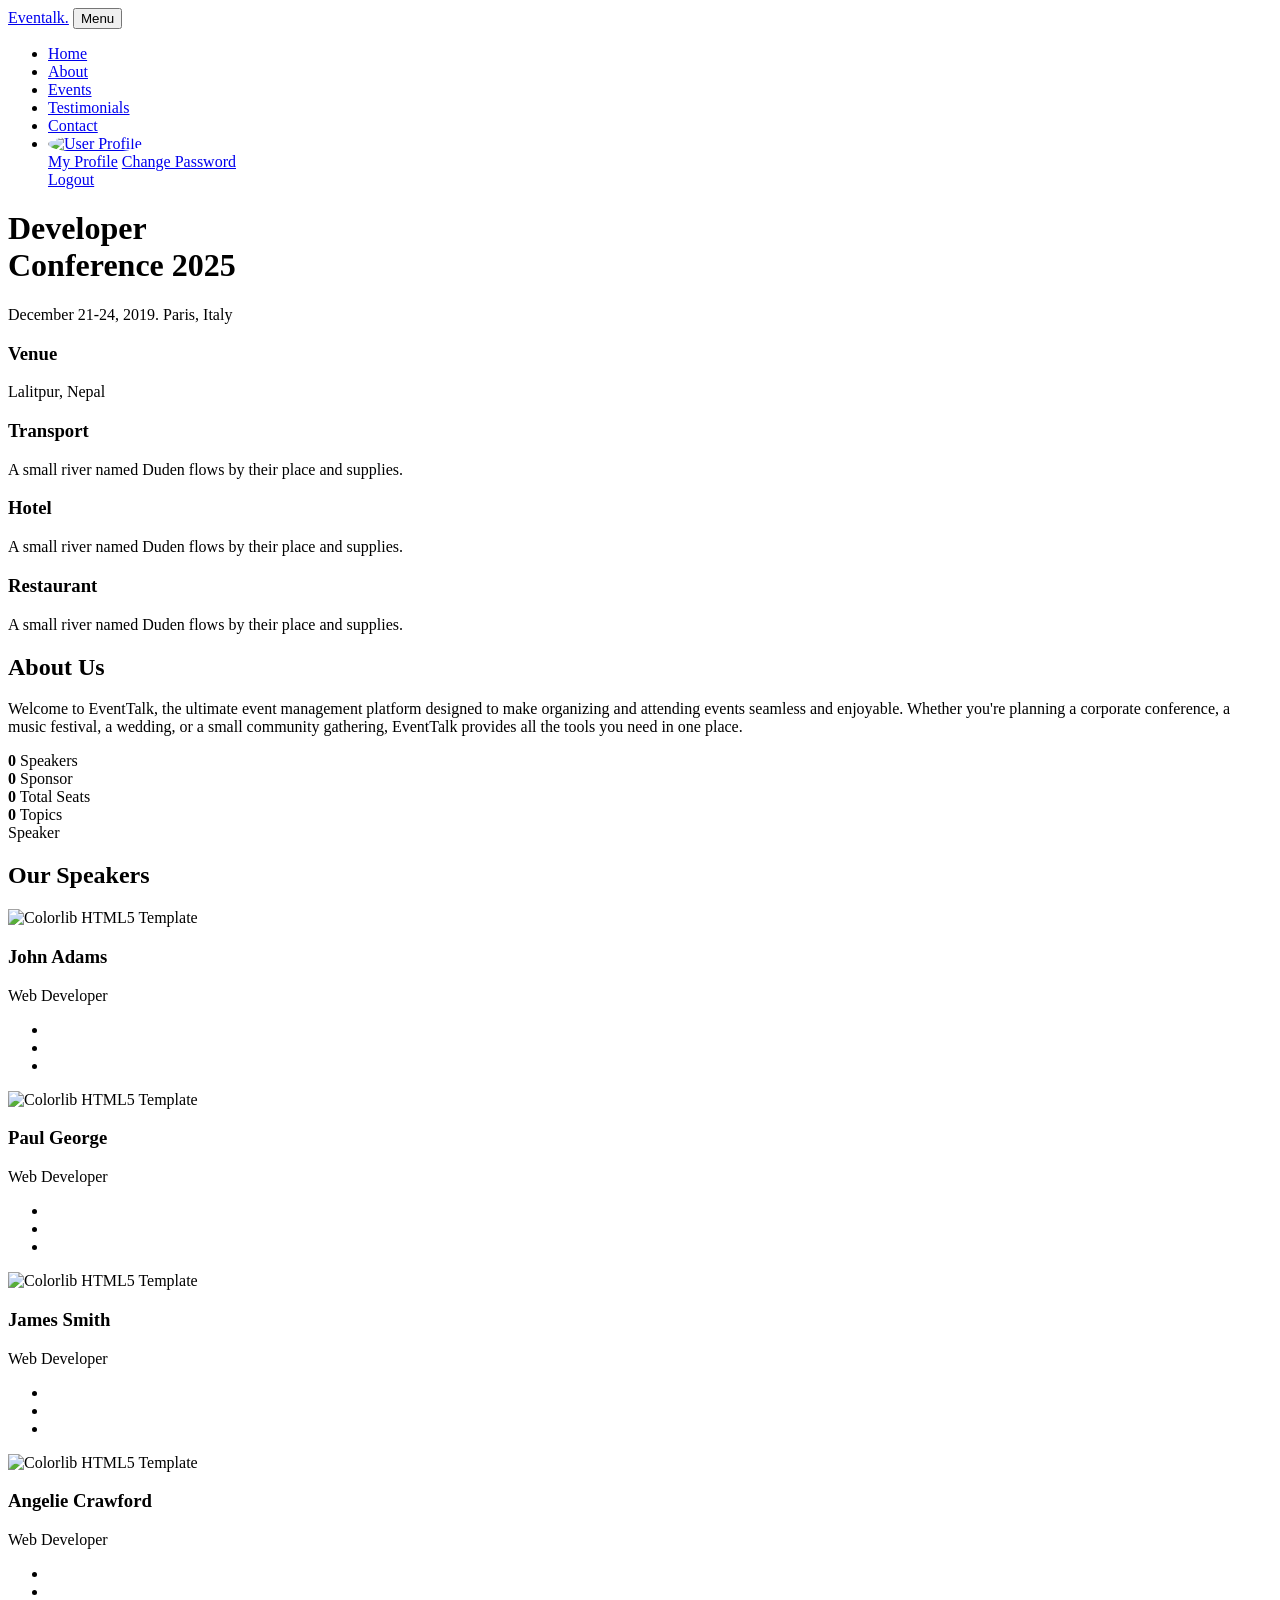
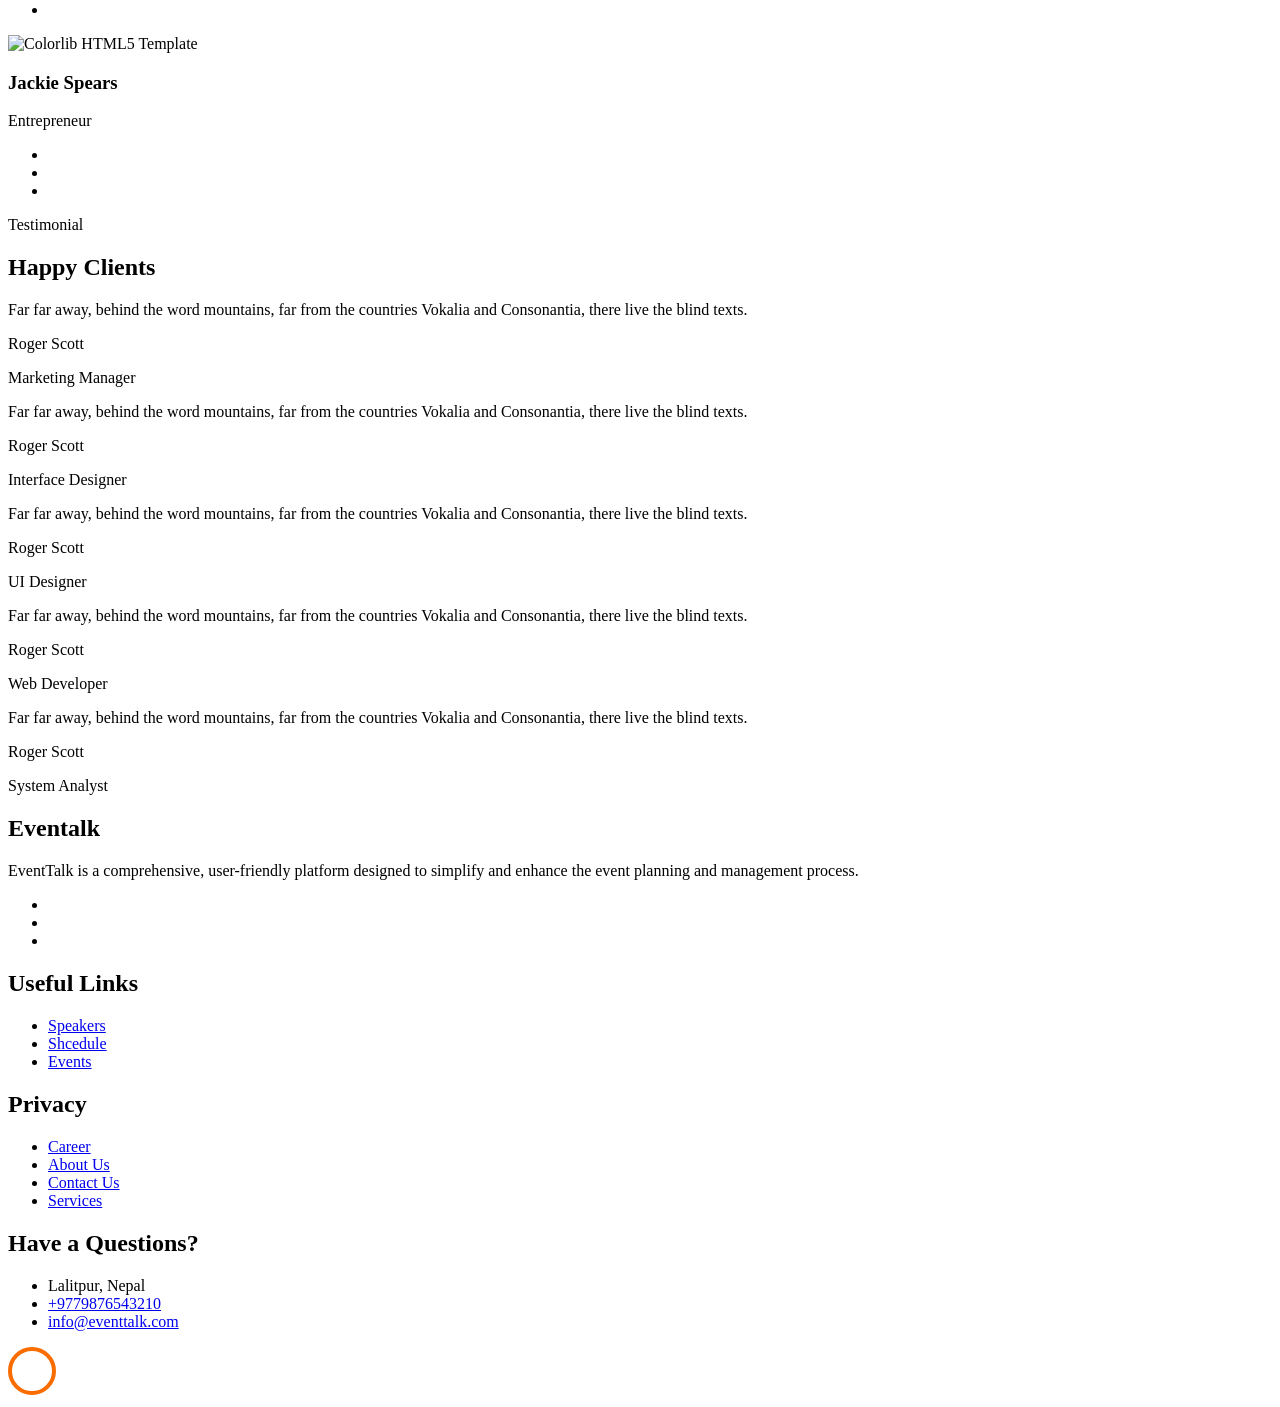
==== index.html @ 4d90157b "Home page created" ====
<!DOCTYPE html>
<html lang="en">

<head>
	<title>EventTalk</title>
	<meta charset="utf-8">
	<meta name="viewport" content="width=device-width, initial-scale=1, shrink-to-fit=no">

	<link href="https://fonts.googleapis.com/css?family=Work+Sans:100,200,300,400,500,600,700,800,900" rel="stylesheet">

	<link rel="stylesheet" href="css/open-iconic-bootstrap.min.css">
	<link rel="stylesheet" href="css/animate.css">

	<link rel="stylesheet" href="css/owl.carousel.min.css">
	<link rel="stylesheet" href="css/owl.theme.default.min.css">
	<link rel="stylesheet" href="css/magnific-popup.css">

	<link rel="stylesheet" href="css/aos.css">

	<link rel="stylesheet" href="css/ionicons.min.css">

	<link rel="stylesheet" href="css/bootstrap-datepicker.css">
	<link rel="stylesheet" href="css/jquery.timepicker.css">


	<link rel="stylesheet" href="css/flaticon.css">
	<link rel="stylesheet" href="css/icomoon.css">
	<link rel="stylesheet" href="css/style.css">
</head>

<body>

	<nav class="navbar navbar-expand-lg navbar-dark ftco_navbar bg-dark ftco-navbar-light" id="ftco-navbar">
		<div class="container">
			<a class="navbar-brand" href="index.html">Even<span>talk.</span></a>
			<button class="navbar-toggler" type="button" data-toggle="collapse" data-target="#ftco-nav"
				aria-controls="ftco-nav" aria-expanded="false" aria-label="Toggle navigation">
				<span class="oi oi-menu"></span> Menu
			</button>

			<div class="collapse navbar-collapse" id="ftco-nav">
				<ul class="navbar-nav ml-auto">
					<li class="nav-item"><a href="index.html" class="nav-link">Home</a></li>
					<li class="nav-item"><a href="about.html" class="nav-link">About</a></li>
					<li class="nav-item active"><a href="events.html" class="nav-link">Events</a></li>
					<li class="nav-item"><a href="speakers.html" class="nav-link">Testimonials</a></li>
					<li class="nav-item"><a href="contact.html" class="nav-link">Contact</a></li>
					<!-- User Profile Dropdown -->
					<li class="nav-item dropdown">
						<a href="#" class="nav-link dropdown-toggle" id="userDropdown" role="button"
							data-toggle="dropdown" aria-haspopup="true" aria-expanded="false">
							<img src="images/image_1.jpg" alt="User Profile" class="rounded-circle" width="35"
								height="35" style="object-fit: cover; border-radius: 50%;">
							<!-- Replace with the actual profile image -->
						</a>
						<div class="dropdown-menu dropdown-menu-right" aria-labelledby="userDropdown">
							<a class="dropdown-item" href="#">My Profile</a>
							<a class="dropdown-item" href="#">Change Password</a>
							<div class="dropdown-divider"></div>
							<a class="dropdown-item text-danger" href="#">Logout</a>
						</div>
					</li>
				</ul>
			</div>
		</div>
	</nav>
	<!-- END nav -->

	<div class="hero-wrap js-fullheight" style="background-image: url('images/bg_1.jpg');"
		data-stellar-background-ratio="0.5">
		<div class="overlay"></div>
		<div class="container">
			<div class="row no-gutters slider-text js-fullheight align-items-center justify-content-start"
				data-scrollax-parent="true">
				<div class="col-xl-10 ftco-animate" data-scrollax=" properties: { translateY: '70%' }">
					<h1 class="mb-4" data-scrollax="properties: { translateY: '30%', opacity: 1.6 }"> Developer
						<br><span>Conference 2025</span>
					</h1>
					<p class="mb-4" data-scrollax="properties: { translateY: '30%', opacity: 1.6 }">December 21-24,
						2019. Paris, Italy</p>
					<div id="timer" class="d-flex mb-3">
						<div class="time" id="days"></div>
						<div class="time pl-4" id="hours"></div>
						<div class="time pl-4" id="minutes"></div>
						<div class="time pl-4" id="seconds"></div>
					</div>
				</div>
			</div>
		</div>
	</div>

	<section class="ftco-section services-section bg-light">
		<div class="container">
			<div class="row d-flex">
				<div class="col-md-3 d-flex align-self-stretch ftco-animate">
					<div class="media block-6 services d-block">
						<div class="icon"><span class="flaticon-placeholder"></span></div>
						<div class="media-body">
							<h3 class="heading mb-3">Venue</h3>
							<p> Lalitpur, Nepal</p>
						</div>
					</div>
				</div>
				<div class="col-md-3 d-flex align-self-stretch ftco-animate">
					<div class="media block-6 services d-block">
						<div class="icon"><span class="flaticon-world"></span></div>
						<div class="media-body">
							<h3 class="heading mb-3">Transport</h3>
							<p>A small river named Duden flows by their place and supplies.</p>
						</div>
					</div>
				</div>
				<div class="col-md-3 d-flex align-self-stretch ftco-animate">
					<div class="media block-6 services d-block">
						<div class="icon"><span class="flaticon-hotel"></span></div>
						<div class="media-body">
							<h3 class="heading mb-3">Hotel</h3>
							<p>A small river named Duden flows by their place and supplies.</p>
						</div>
					</div>
				</div>
				<div class="col-md-3 d-flex align-self-stretch ftco-animate">
					<div class="media block-6 services d-block">
						<div class="icon"><span class="flaticon-cooking"></span></div>
						<div class="media-body">
							<h3 class="heading mb-3">Restaurant</h3>
							<p>A small river named Duden flows by their place and supplies.</p>
						</div>
					</div>
				</div>
			</div>
		</div>
	</section>

	<section class="ftco-counter img" id="section-counter">
		<div class="container">
			<div class="row d-flex">
				<div class="col-md-6 d-flex">
					<div class="img d-flex align-self-stretch" style="background-image:url(images/about.jpg);"></div>
				</div>
				<div class="col-md-6 pl-md-5 py-5">
					<div class="row justify-content-start pb-3">
						<div class="col-md-12 heading-section ftco-animate">
							<!-- <span class="subheading">About Us</span> -->
							<h2 class="mb-4"><span>About</span> Us</h2>
							<p>Welcome to EventTalk, the ultimate event management platform designed to make organizing
								and attending events seamless and enjoyable. Whether you're planning a corporate
								conference, a music festival, a wedding, or a small community gathering, EventTalk
								provides all the tools you need in one place.
							</p>
						</div>
					</div>
					<div class="row">
						<div class="col-md-6 justify-content-center counter-wrap ftco-animate">
							<div class="block-18 text-center py-4 bg-light mb-4">
								<div class="text">
									<div class="icon d-flex justify-content-center align-items-center">
										<span class="flaticon-guest"></span>
									</div>
									<strong class="number" data-number="30">0</strong>
									<span>Speakers</span>
								</div>
							</div>
						</div>
						<div class="col-md-6 justify-content-center counter-wrap ftco-animate">
							<div class="block-18 text-center py-4 bg-light mb-4">
								<div class="text">
									<div class="icon d-flex justify-content-center align-items-center">
										<span class="flaticon-handshake"></span>
									</div>
									<strong class="number" data-number="200">0</strong>
									<span>Sponsor</span>
								</div>
							</div>
						</div>
						<div class="col-md-6 justify-content-center counter-wrap ftco-animate">
							<div class="block-18 text-center py-4 bg-light mb-4">
								<div class="text">
									<div class="icon d-flex justify-content-center align-items-center">
										<span class="flaticon-chair"></span>
									</div>
									<strong class="number" data-number="2500">0</strong>
									<span>Total Seats</span>
								</div>
							</div>
						</div>
						<div class="col-md-6 justify-content-center counter-wrap ftco-animate">
							<div class="block-18 text-center py-4 bg-light mb-4">
								<div class="text">
									<div class="icon d-flex justify-content-center align-items-center">
										<span class="flaticon-idea"></span>
									</div>
									<strong class="number" data-number="40">0</strong>
									<span>Topics</span>
								</div>
							</div>
						</div>
					</div>
				</div>
			</div>
		</div>
	</section>

	<section class="ftco-section">
		<div class="container">
			<div class="row justify-content-center mb-5 pb-3">
				<div class="col-md-7 text-center heading-section ftco-animate">
					<span class="subheading">Speaker</span>
					<h2 class="mb-4"><span>Our</span> Speakers</h2>
				</div>
			</div>
			<div class="row">
				<div class="col-md-12 ftco-animate">
					<div class="carousel-testimony owl-carousel">
						<div class="item">
							<div class="speaker">
								<img src="images/speaker-1.jpg" class="img-fluid" alt="Colorlib HTML5 Template">
								<div class="text text-center py-3">
									<h3>John Adams</h3>
									<span class="position">Web Developer</span>
									<ul class="ftco-social mt-3">
										<li class="ftco-animate"><a href="#"><span class="icon-twitter"></span></a></li>
										<li class="ftco-animate"><a href="#"><span class="icon-facebook"></span></a>
										</li>
										<li class="ftco-animate"><a href="#"><span class="icon-instagram"></span></a>
										</li>
									</ul>
								</div>
							</div>
						</div>

						<div class="item">
							<div class="speaker">
								<img src="images/speaker-2.jpg" class="img-fluid" alt="Colorlib HTML5 Template">
								<div class="text text-center py-3">
									<h3>Paul George</h3>
									<span class="position">Web Developer</span>
									<ul class="ftco-social mt-3">
										<li class="ftco-animate"><a href="#"><span class="icon-twitter"></span></a></li>
										<li class="ftco-animate"><a href="#"><span class="icon-facebook"></span></a>
										</li>
										<li class="ftco-animate"><a href="#"><span class="icon-instagram"></span></a>
										</li>
									</ul>
								</div>
							</div>
						</div>

						<div class="item">
							<div class="speaker">
								<img src="images/speaker-3.jpg" class="img-fluid" alt="Colorlib HTML5 Template">
								<div class="text text-center py-3">
									<h3>James Smith</h3>
									<span class="position">Web Developer</span>
									<ul class="ftco-social mt-3">
										<li class="ftco-animate"><a href="#"><span class="icon-twitter"></span></a></li>
										<li class="ftco-animate"><a href="#"><span class="icon-facebook"></span></a>
										</li>
										<li class="ftco-animate"><a href="#"><span class="icon-instagram"></span></a>
										</li>
									</ul>
								</div>
							</div>
						</div>

						<div class="item">
							<div class="speaker">
								<img src="images/speaker-4.jpg" class="img-fluid" alt="Colorlib HTML5 Template">
								<div class="text text-center py-3">
									<h3>Angelie Crawford</h3>
									<span class="position">Web Developer</span>
									<ul class="ftco-social mt-3">
										<li class="ftco-animate"><a href="#"><span class="icon-twitter"></span></a></li>
										<li class="ftco-animate"><a href="#"><span class="icon-facebook"></span></a>
										</li>
										<li class="ftco-animate"><a href="#"><span class="icon-instagram"></span></a>
										</li>
									</ul>
								</div>
							</div>
						</div>

						<div class="item">
							<div class="speaker">
								<img src="images/speaker-5.jpg" class="img-fluid" alt="Colorlib HTML5 Template">
								<div class="text text-center py-3">
									<h3>Jackie Spears</h3>
									<span class="position">Entrepreneur</span>
									<ul class="ftco-social mt-3">
										<li class="ftco-animate"><a href="#"><span class="icon-twitter"></span></a></li>
										<li class="ftco-animate"><a href="#"><span class="icon-facebook"></span></a>
										</li>
										<li class="ftco-animate"><a href="#"><span class="icon-instagram"></span></a>
										</li>
									</ul>
								</div>
							</div>
						</div>
					</div>
				</div>
			</div>
		</div>
	</section>

	<section class="ftco-section testimony-section">
		<div class="container">
			<div class="row justify-content-center mb-5 pb-3">
				<div class="col-md-7 text-center heading-section ftco-animate">
					<span class="subheading">Testimonial</span>
					<h2 class="mb-4"><span>Happy</span> Clients</h2>
				</div>
			</div>
			<div class="row ftco-animate">
				<div class="col-md-12">
					<div class="carousel-testimony owl-carousel ftco-owl">
						<div class="item">
							<div class="testimony-wrap text-center py-4 pb-5">
								<div class="user-img mb-4" style="background-image: url(images/person_1.jpg)">
									<span class="quote d-flex align-items-center justify-content-center">
										<i class="icon-quote-left"></i>
									</span>
								</div>
								<div class="text">
									<p class="mb-4">Far far away, behind the word mountains, far from the countries
										Vokalia and Consonantia, there live the blind texts.</p>
									<p class="name">Roger Scott</p>
									<span class="position">Marketing Manager</span>
								</div>
							</div>
						</div>
						<div class="item">
							<div class="testimony-wrap text-center py-4 pb-5">
								<div class="user-img mb-4" style="background-image: url(images/person_2.jpg)">
									<span class="quote d-flex align-items-center justify-content-center">
										<i class="icon-quote-left"></i>
									</span>
								</div>
								<div class="text">
									<p class="mb-4">Far far away, behind the word mountains, far from the countries
										Vokalia and Consonantia, there live the blind texts.</p>
									<p class="name">Roger Scott</p>
									<span class="position">Interface Designer</span>
								</div>
							</div>
						</div>
						<div class="item">
							<div class="testimony-wrap text-center py-4 pb-5">
								<div class="user-img mb-4" style="background-image: url(images/person_3.jpg)">
									<span class="quote d-flex align-items-center justify-content-center">
										<i class="icon-quote-left"></i>
									</span>
								</div>
								<div class="text">
									<p class="mb-4">Far far away, behind the word mountains, far from the countries
										Vokalia and Consonantia, there live the blind texts.</p>
									<p class="name">Roger Scott</p>
									<span class="position">UI Designer</span>
								</div>
							</div>
						</div>
						<div class="item">
							<div class="testimony-wrap text-center py-4 pb-5">
								<div class="user-img mb-4" style="background-image: url(images/person_1.jpg)">
									<span class="quote d-flex align-items-center justify-content-center">
										<i class="icon-quote-left"></i>
									</span>
								</div>
								<div class="text">
									<p class="mb-4">Far far away, behind the word mountains, far from the countries
										Vokalia and Consonantia, there live the blind texts.</p>
									<p class="name">Roger Scott</p>
									<span class="position">Web Developer</span>
								</div>
							</div>
						</div>
						<div class="item">
							<div class="testimony-wrap text-center py-4 pb-5">
								<div class="user-img mb-4" style="background-image: url(images/person_1.jpg)">
									<span class="quote d-flex align-items-center justify-content-center">
										<i class="icon-quote-left"></i>
									</span>
								</div>
								<div class="text">
									<p class="mb-4">Far far away, behind the word mountains, far from the countries
										Vokalia and Consonantia, there live the blind texts.</p>
									<p class="name">Roger Scott</p>
									<span class="position">System Analyst</span>
								</div>
							</div>
						</div>
					</div>
				</div>
			</div>
		</div>
	</section>

	<section class="ftco-gallery">
		<div class="container-wrap">
			<div class="row no-gutters">
				<div class="col-md-3 ftco-animate">
					<a href="images/image_1.jpg" class="gallery image-popup img d-flex align-items-center"
						style="background-image: url(images/image_1.jpg);">
						<div class="icon mb-4 d-flex align-items-center justify-content-center">
							<span class="icon-instagram"></span>
						</div>
					</a>
				</div>
				<div class="col-md-3 ftco-animate">
					<a href="images/image_2.jpg" class="gallery image-popup img d-flex align-items-center"
						style="background-image: url(images/image_2.jpg);">
						<div class="icon mb-4 d-flex align-items-center justify-content-center">
							<span class="icon-instagram"></span>
						</div>
					</a>
				</div>
				<div class="col-md-3 ftco-animate">
					<a href="images/image_3.jpg" class="gallery image-popup img d-flex align-items-center"
						style="background-image: url(images/image_3.jpg);">
						<div class="icon mb-4 d-flex align-items-center justify-content-center">
							<span class="icon-instagram"></span>
						</div>
					</a>
				</div>
				<div class="col-md-3 ftco-animate">
					<a href="images/image_4.jpg" class="gallery image-popup img d-flex align-items-center"
						style="background-image: url(images/image_4.jpg);">
						<div class="icon mb-4 d-flex align-items-center justify-content-center">
							<span class="icon-instagram"></span>
						</div>
					</a>
				</div>
			</div>
		</div>
	</section>

	<footer class="ftco-footer ftco-bg-dark ftco-section">
		<div class="container">
			<div class="row mb-5">
				<div class="col-md">
					<div class="ftco-footer-widget mb-4">
						<h2 class="ftco-heading-2">Eventalk</h2>
						<p>EventTalk is a comprehensive, user-friendly platform designed to simplify and enhance the
							event planning
							and management process.</p>
						<ul class="ftco-footer-social list-unstyled float-md-left float-lft mt-5">
							<li class="ftco-animate"><a href="#"><span class="icon-twitter"></span></a></li>
							<li class="ftco-animate"><a href="#"><span class="icon-facebook"></span></a></li>
							<li class="ftco-animate"><a href="#"><span class="icon-instagram"></span></a></li>
						</ul>
					</div>
				</div>
				<div class="col-md">
					<div class="ftco-footer-widget mb-4 ml-md-5">
						<h2 class="ftco-heading-2">Useful Links</h2>
						<ul class="list-unstyled">
							<li><a href="#" class="py-2 d-block">Speakers</a></li>
							<li><a href="#" class="py-2 d-block">Shcedule</a></li>
							<li><a href="#" class="py-2 d-block">Events</a></li>
						</ul>
					</div>
				</div>
				<div class="col-md">
					<div class="ftco-footer-widget mb-4">
						<h2 class="ftco-heading-2">Privacy</h2>
						<ul class="list-unstyled">
							<li><a href="#" class="py-2 d-block">Career</a></li>
							<li><a href="#" class="py-2 d-block">About Us</a></li>
							<li><a href="#" class="py-2 d-block">Contact Us</a></li>
							<li><a href="#" class="py-2 d-block">Services</a></li>
						</ul>
					</div>
				</div>
				<div class="col-md">
					<div class="ftco-footer-widget mb-4">
						<h2 class="ftco-heading-2">Have a Questions?</h2>
						<div class="block-23 mb-3">
							<ul>
								<li><span class="icon icon-map-marker"></span><span class="text">Lalitpur, Nepal</span>
								</li>
								<li><a href="#"><span class="icon icon-phone"></span><span
											class="text">+9779876543210</span></a></li>
								<li><a href="#"><span class="icon icon-envelope"></span><span
											class="text">info@eventtalk.com</span></a>
								</li>
							</ul>
						</div>
					</div>
				</div>
			</div>
		</div>
	</footer>

	<!-- loader -->
	<div id="ftco-loader" class="show fullscreen"><svg class="circular" width="48px" height="48px">
			<circle class="path-bg" cx="24" cy="24" r="22" fill="none" stroke-width="4" stroke="#eeeeee" />
			<circle class="path" cx="24" cy="24" r="22" fill="none" stroke-width="4" stroke-miterlimit="10"
				stroke="#F96D00" />
		</svg></div>


	<script src="js/jquery.min.js"></script>
	<script src="js/jquery-migrate-3.0.1.min.js"></script>
	<script src="js/popper.min.js"></script>
	<script src="js/bootstrap.min.js"></script>
	<script src="js/jquery.easing.1.3.js"></script>
	<script src="js/jquery.waypoints.min.js"></script>
	<script src="js/jquery.stellar.min.js"></script>
	<script src="js/owl.carousel.min.js"></script>
	<script src="js/jquery.magnific-popup.min.js"></script>
	<script src="js/aos.js"></script>
	<script src="js/jquery.animateNumber.min.js"></script>
	<script src="js/bootstrap-datepicker.js"></script>
	<script src="js/jquery.timepicker.min.js"></script>
	<script src="js/scrollax.min.js"></script>
	<script
		src="https://maps.googleapis.com/maps/api/js?key=AIzaSyBVWaKrjvy3MaE7SQ74_uJiULgl1JY0H2s&sensor=false"></script>
	<script src="js/google-map.js"></script>
	<script src="js/main.js"></script>

</body>

</html>
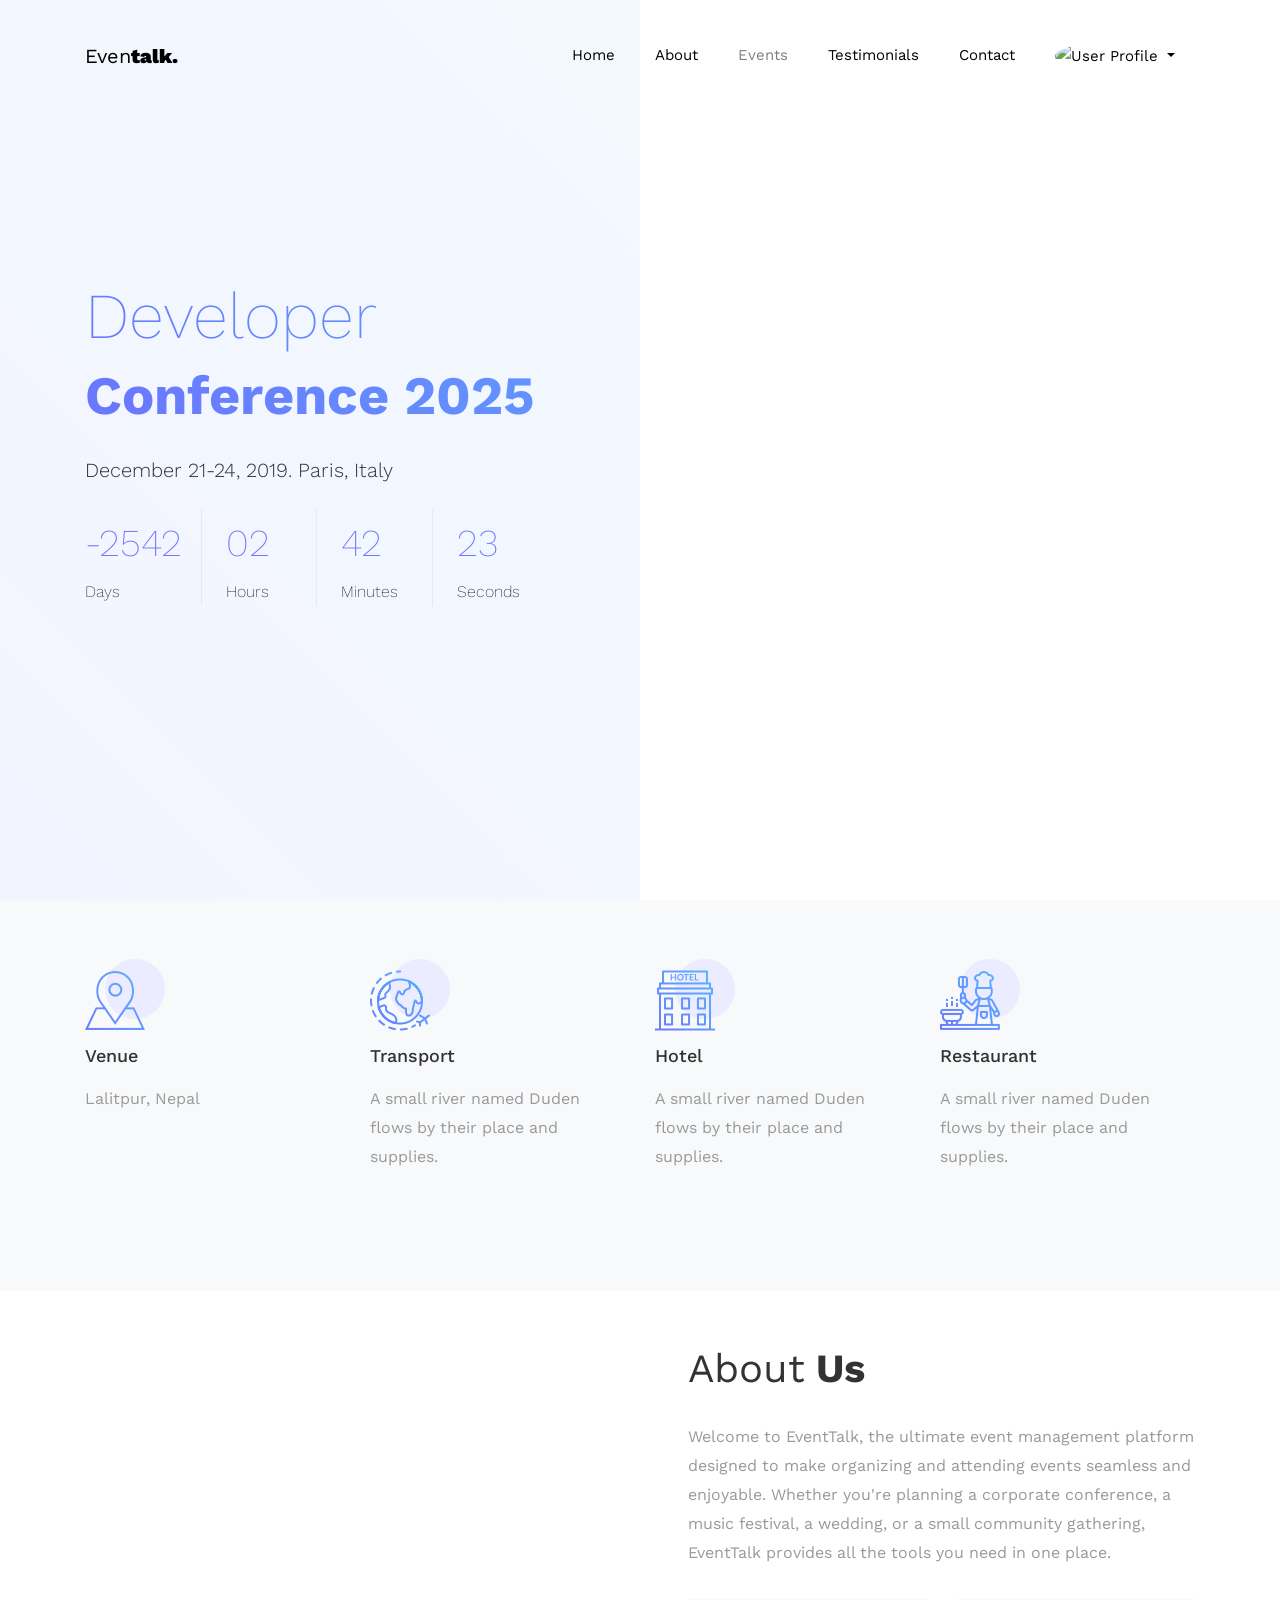
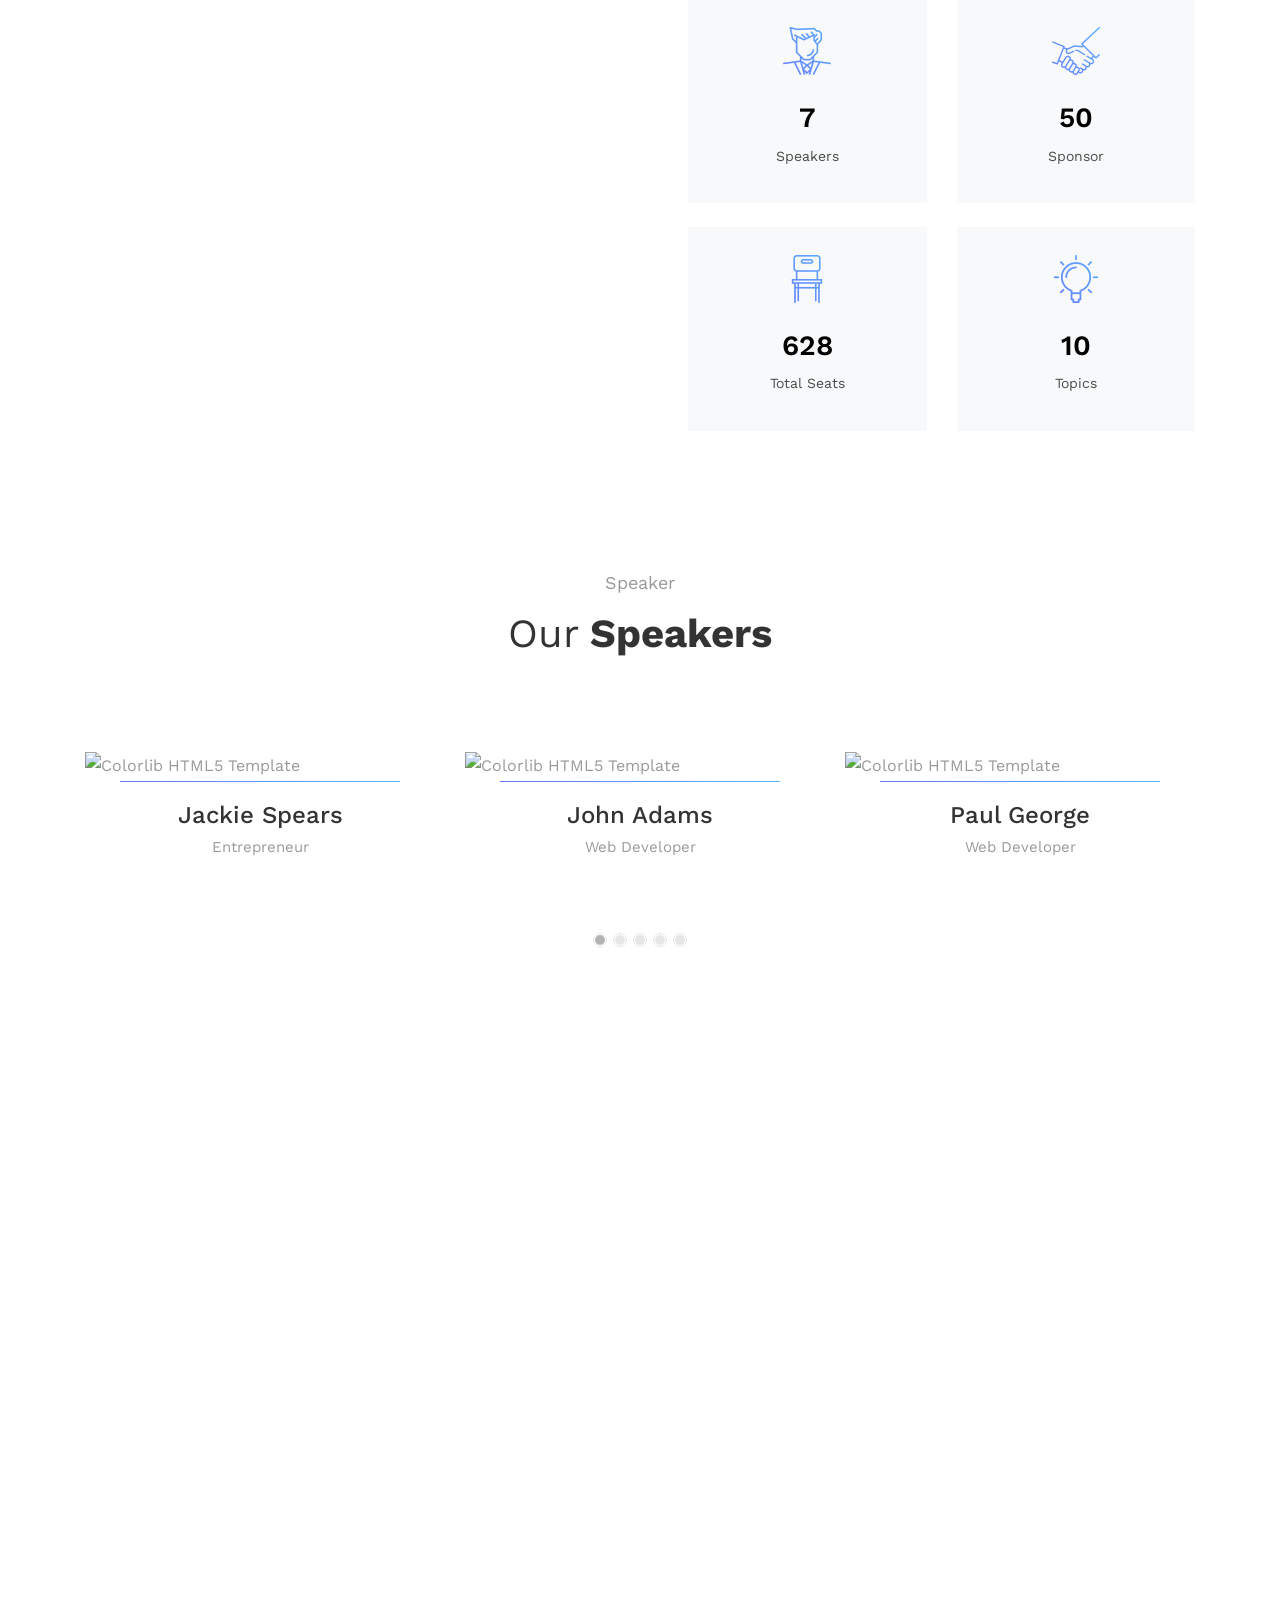
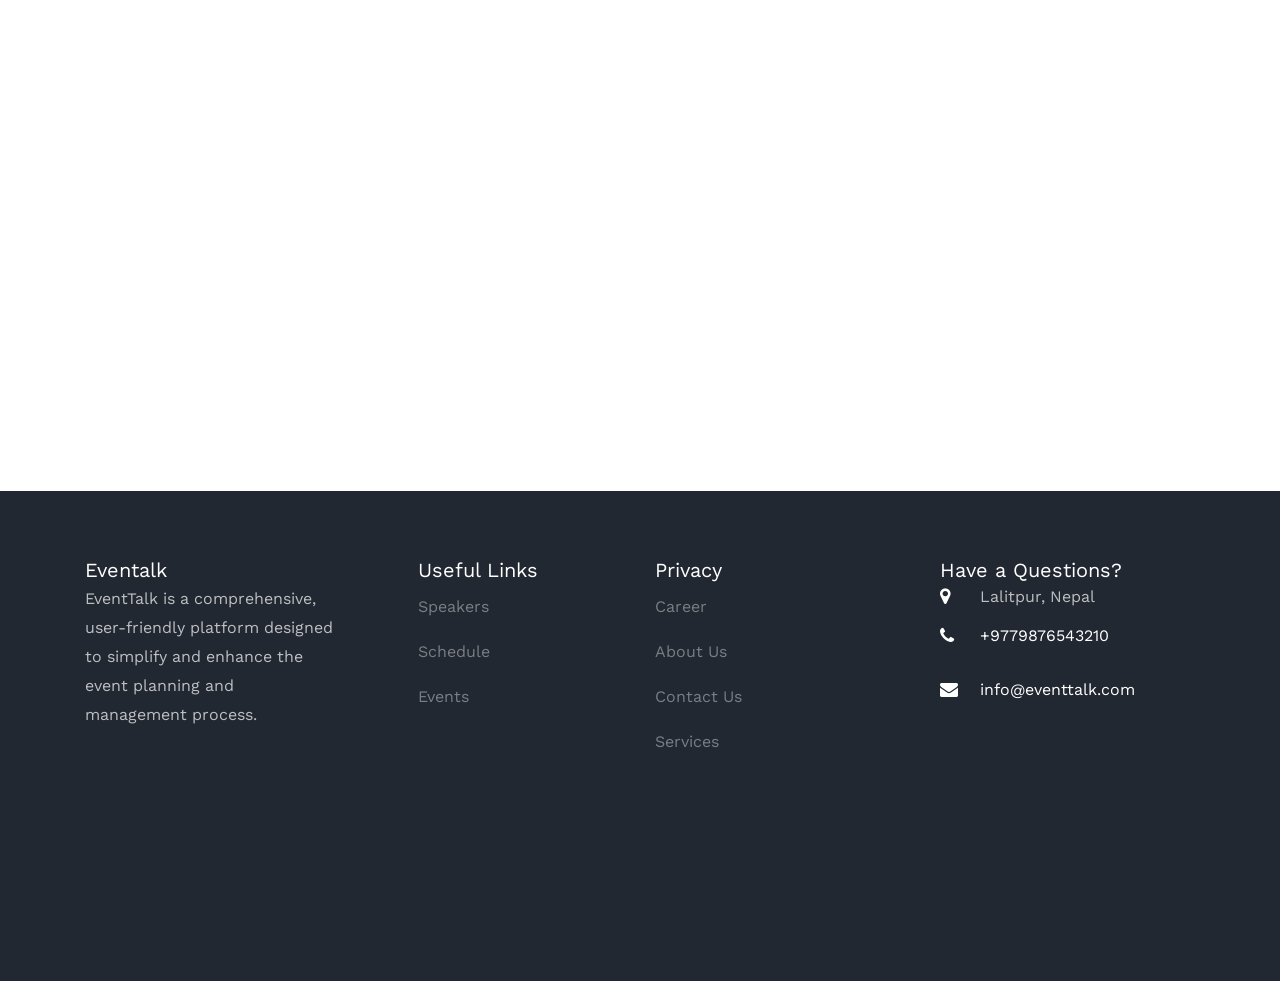
==== commit 4ec31f56: "CSS changed" ====
--- a/index.html
+++ b/index.html
@@ -43,7 +43,7 @@
 					<li class="nav-item"><a href="index.html" class="nav-link">Home</a></li>
 					<li class="nav-item"><a href="about.html" class="nav-link">About</a></li>
 					<li class="nav-item active"><a href="events.html" class="nav-link">Events</a></li>
-					<li class="nav-item"><a href="speakers.html" class="nav-link">Testimonials</a></li>
+					<li class="nav-item"><a href="testimonials.html" class="nav-link">Testimonials</a></li>
 					<li class="nav-item"><a href="contact.html" class="nav-link">Contact</a></li>
 					<!-- User Profile Dropdown -->
 					<li class="nav-item dropdown">
@@ -54,8 +54,9 @@
 							<!-- Replace with the actual profile image -->
 						</a>
 						<div class="dropdown-menu dropdown-menu-right" aria-labelledby="userDropdown">
-							<a class="dropdown-item" href="#">My Profile</a>
-							<a class="dropdown-item" href="#">Change Password</a>
+							<a class="dropdown-item" href="profile.html">My Profile</a>
+							<a class="dropdown-item" href="changePwd.html">Change Password</a>
+							<a class="dropdown-item" href="bookings.html">Bookings</a>
 							<div class="dropdown-divider"></div>
 							<a class="dropdown-item text-danger" href="#">Logout</a>
 						</div>
@@ -454,7 +455,7 @@
 						<h2 class="ftco-heading-2">Useful Links</h2>
 						<ul class="list-unstyled">
 							<li><a href="#" class="py-2 d-block">Speakers</a></li>
-							<li><a href="#" class="py-2 d-block">Shcedule</a></li>
+							<li><a href="#" class="py-2 d-block">Schedule</a></li>
 							<li><a href="#" class="py-2 d-block">Events</a></li>
 						</ul>
 					</div>
